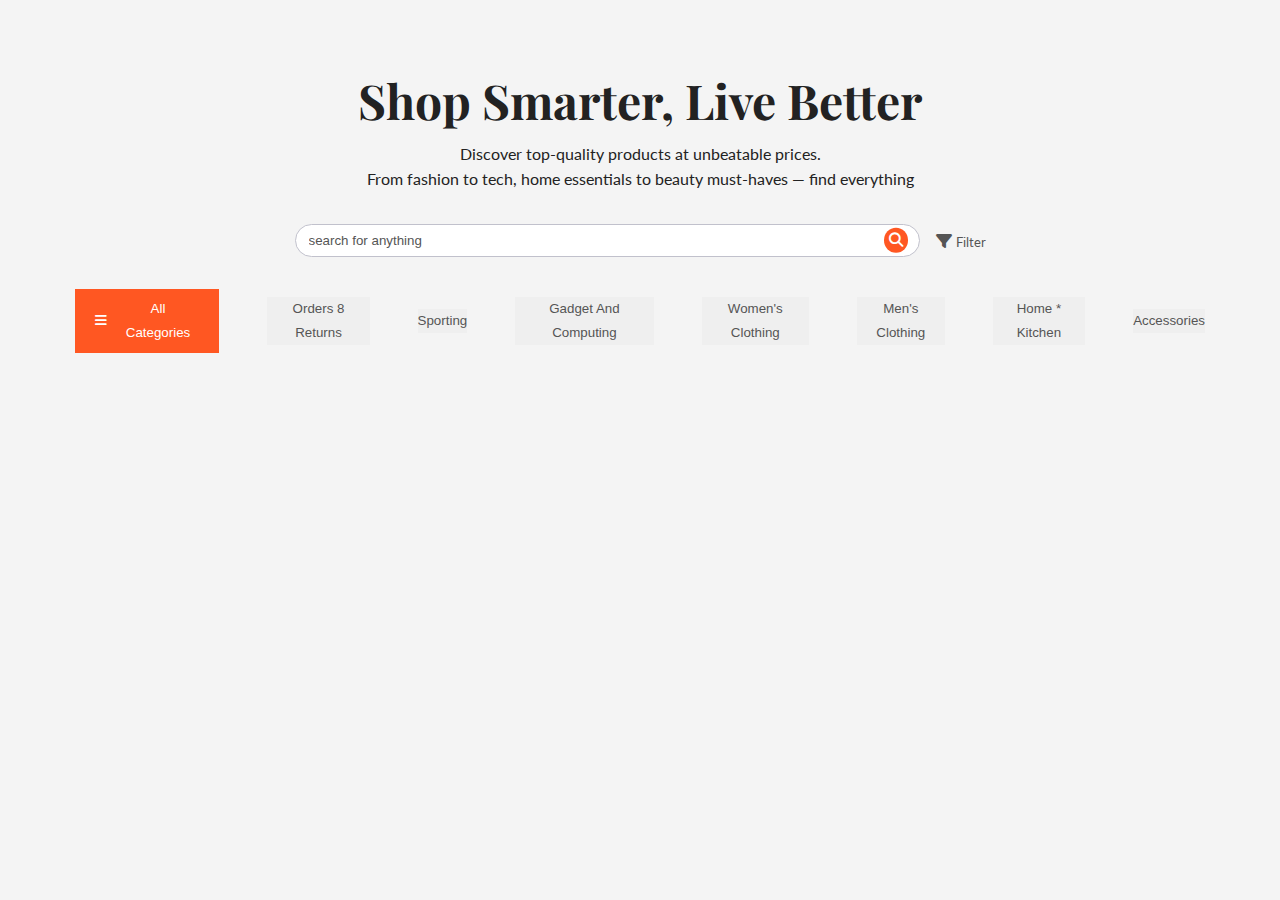
==== index.html @ 4c636a9a "Add initial HTML structure and CSS styles for the project" ====
<!DOCTYPE html>
<html lang="en">
  <head>
    <meta charset="UTF-8" />
    <meta name="viewport" content="width=device-width, initial-scale=1.0" />
    <title>Kehinde, Victor, Oge's W Project</title>

    <!-- Font Awesome -->
    <link
      rel="stylesheet"
      href="https://cdnjs.cloudflare.com/ajax/libs/font-awesome/6.7.2/css/all.min.css"
      integrity="sha512-Evv84Mr4kqVGRNSgIGL/F/aIDqQb7xQ2vcrdIwxfjThSH8CSR7PBEakCr51Ck+w+/U6swU2Im1vVX0SVk9ABhg=="
      crossorigin="anonymous"
      referrerpolicy="no-referrer" />

    <!-- style sheet -->
    <link rel="stylesheet" href="./style.css" />
  </head>
  <body>
    <header>
      <!-- HEADER GOES HERE 👇👇 -->
    </header>
    <main>
      <section class="container" id="hero">
        <h1>Shop Smarter, Live Better</h1>
        <p>
          Discover top-quality products at unbeatable prices. <br />
          From fashion to tech, home essentials to beauty must-haves — find
          everything
        </p>
      </section>

      <div class="container">
        <div class="search">
          <div class="search-box">
            <input type="text" placeholder="search for anything" />
            <i class="fa fa-magnifying-glass"></i>
          </div>
          <span>
            <i class="fa-solid fa-filter" id="filter"></i>
            <small>Filter</small>
          </span>
        </div>
        <div class="buttons-selection">
          <button class="btn active">
            <i class="fa-solid fa-bars"></i>
            All categories
          </button>
          <button class="btn">orders 8 returns</button>
          <button class="btn">sporting</button>
          <button class="btn">Gadget and computing</button>
          <button class="btn">Women's clothing</button>
          <button class="btn">Men's clothing</button>
          <button class="btn">Home * Kitchen</button>
          <button class="btn">Accessories</button>
        </div>
      </div>
    </main>
    <footer>
      <!-- FOOTER GOES HERE 👇👇 -->
    </footer>
  </body>
</html>
---- style.css ----
/* IMPORTED FONTS */
@import url("https://fonts.googleapis.com/css2?family=Lato:ital,wght@0,100;0,300;0,400;0,700;0,900;1,100;1,300;1,400;1,700;1,900&family=Love+Light&family=Playfair+Display:ital,wght@0,400..900;1,400..900&display=swap");

/* ================GENERAL STYLES ============================ */
:root {
  --normalBlack: #222222;
  --lightGray: #555555;
  --lighterGray: #c1c1cc;
  --white: #fff;
  --accentColor: #ff5722;
  --redAccent: #d00713;
}
* {
  margin: 0;
  padding: 0;
  box-sizing: border-box;
}
body {
  font-family: "Roboto", sans-serif;
  background-color: #f4f4f4;
  color: var(--normalBlack);
  line-height: 1.6;
  font-size: 1rem;
  font-family: "Lato", serif;
}

.container {
  width: 100%;
  max-width: 1400px;
  margin: 0 auto;
  padding: 0 15px;
}
h1 {
  font-family: "Playfair Display", serif;
  font-weight: 700;
  font-size: 48px;
  line-height: 40px;
  letter-spacing: 0%;
  text-align: center;
}

/* ================NAVIGATION GOES HERE👇👇(please remove or adjust the margin in the hero section. thanks) ============================ */

/* ================HERO SECTION  ============================ */
#hero {
  display: flex;
  flex-direction: column;
  justify-content: center;
  align-items: center;
  text-align: center;
  gap: 1.3rem;
  margin-top: 5rem;
}

.search {
  margin-top: 2rem;
}
.search,
.search-box {
  display: flex;
  justify-content: center;
  align-items: center;
  gap: 1rem;
  color: var(--lightGray);
}
.search-box {
  position: relative;
  width: 50%;
  input {
    padding: 8px 13px;
    border: 1px solid var(--lighterGray);
    border-radius: 30px;
    outline: none;
    width: 100%;
  }
  input::placeholder {
    color: var(--lightGray);
  }
  i {
    position: absolute;
    right: 0;
    top: 50%;
    transform: translate(-50%, -50%);
    cursor: pointer;
    font-size: 0.9rem;
    background-color: var(--accentColor);
    color: var(--white);
    padding: 5px;
    border-radius: 50%;
  }
}
#filter {
  cursor: pointer;
}
.buttons-selection {
  margin-top: 2rem;
  padding: 0 3.75rem;
  display: flex;
  align-items: center;
  gap: 3rem;
}
.btn {
  font-weight: 400;
  line-height: 24px;
  letter-spacing: 0%;
  text-align: center;
  color: var(--lightGray);
  border: 0;
  text-transform: capitalize;
}
.btn.active {
  color: var(--white);
  background-color: var(--accentColor);
  padding: 8px 20px;
  display: flex;
  align-items: center;
  gap: 0.6rem;
}
/* ================ABOUT SECTION  ============================ */
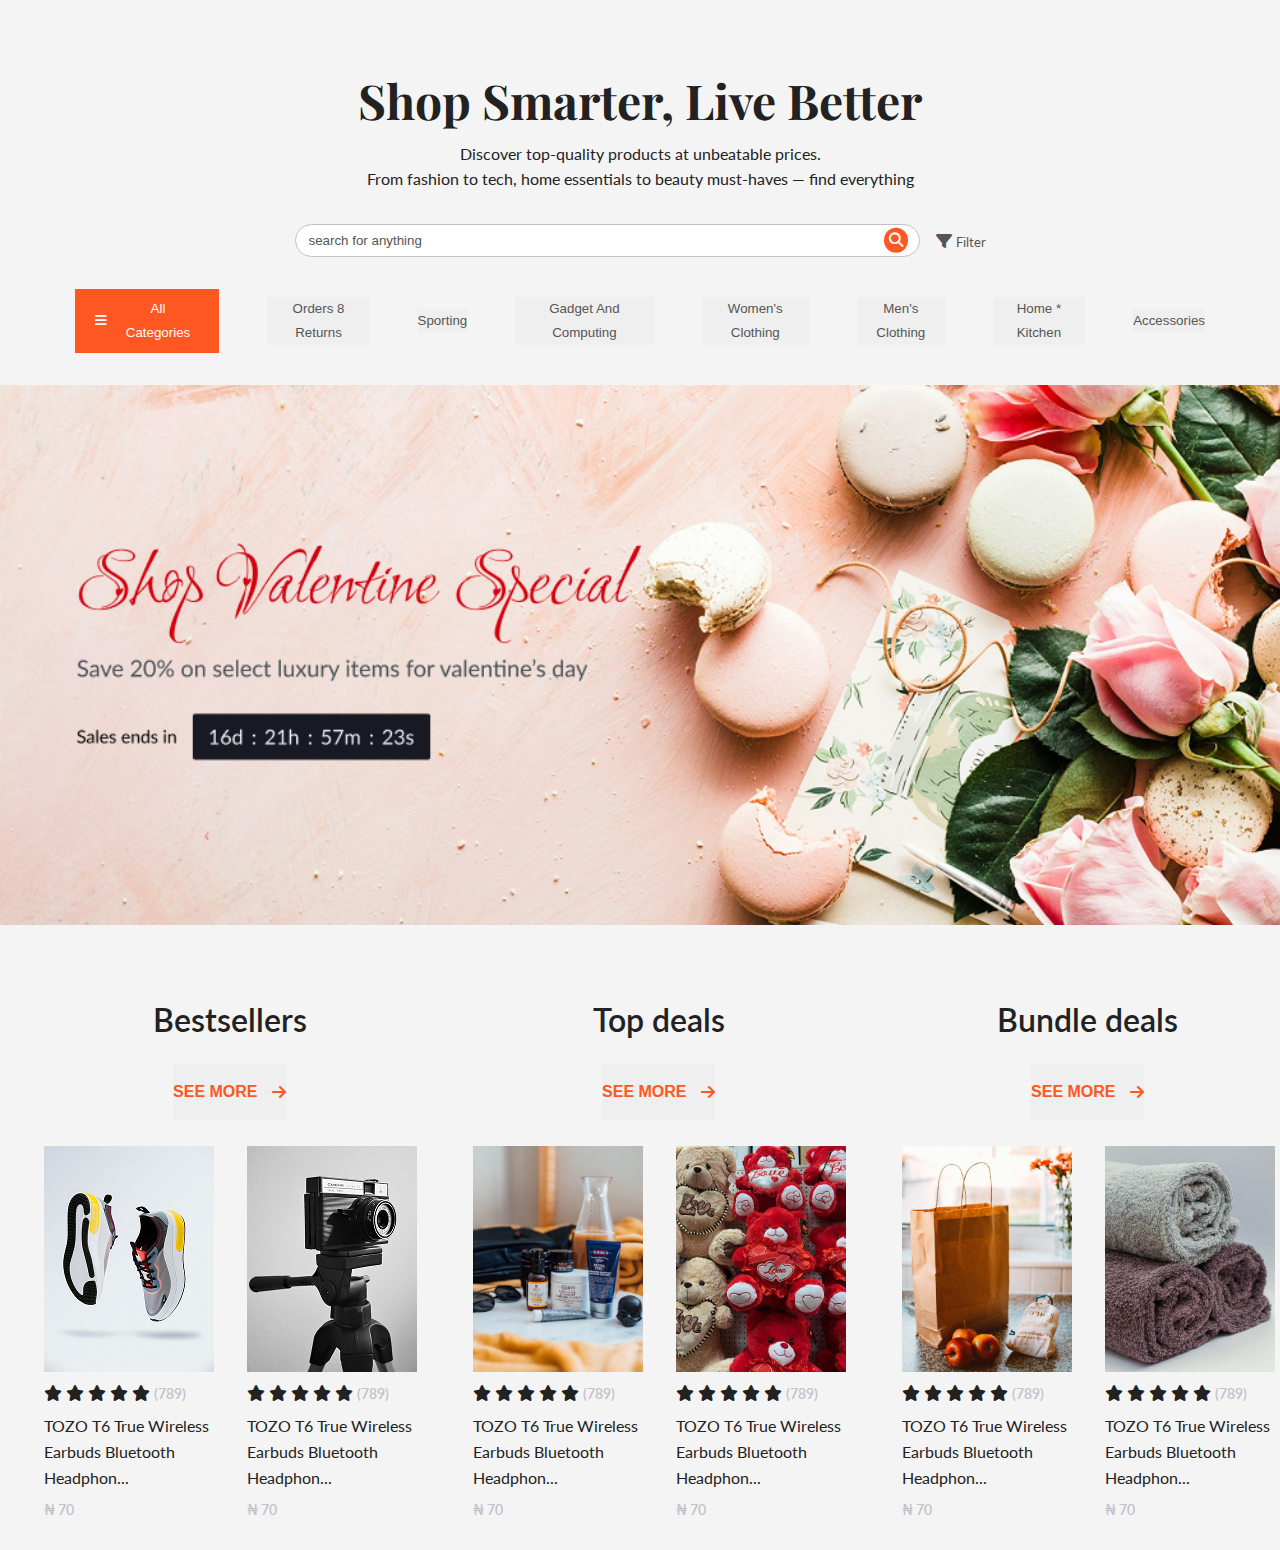
==== commit 94411aa6: "Remove unused assets and update styles for featured products section" ====
--- a/index.html
+++ b/index.html
@@ -31,6 +31,7 @@
       </section>
 
       <div class="container">
+        <!-- search fields -->
         <div class="search">
           <div class="search-box">
             <input type="text" placeholder="search for anything" />
@@ -41,6 +42,7 @@
             <small>Filter</small>
           </span>
         </div>
+        <!-- categories -->
         <div class="buttons-selection">
           <button class="btn active">
             <i class="fa-solid fa-bars"></i>
@@ -55,6 +57,176 @@
           <button class="btn">Accessories</button>
         </div>
       </div>
+      <section id="special"></section>
+
+      <!-- FEATURED PRODUCTS -->
+      <section id="featured-products" class="container">
+        <!-- WRAPPER 1 -->
+        <div class="wrapper">
+          <div class="wrapper-head">
+            <h2>Bestsellers</h2>
+
+            <button class="btn">
+              see more
+              <i class="fa-solid fa-arrow-right"></i>
+            </button>
+          </div>
+          <div class="wrapper-body">
+            <div class="card">
+              <div class="card-head">
+                <img src="./assets/sneakers.png" alt="" />
+              </div>
+              <div class="card-body">
+                <div class="review">
+                  <span class="icons">
+                    <i class="fa-solid fa-star"></i>
+                    <i class="fa-solid fa-star"></i>
+                    <i class="fa-solid fa-star"></i>
+                    <i class="fa-solid fa-star"></i>
+                    <i class="fa-solid fa-star"></i>
+                  </span>
+                  <small> (789) </small>
+                </div>
+                <p class="description">
+                  TOZO T6 True Wireless Earbuds Bluetooth Headphon...
+                </p>
+                <p class="price">&#8358; 70</p>
+              </div>
+            </div>
+            <div class="card">
+              <div class="card-head">
+                <img src="./assets/Image Placeholder (2).png" alt="" />
+              </div>
+              <div class="card-body">
+                <div class="review">
+                  <span class="icons">
+                    <i class="fa-solid fa-star"></i>
+                    <i class="fa-solid fa-star"></i>
+                    <i class="fa-solid fa-star"></i>
+                    <i class="fa-solid fa-star"></i>
+                    <i class="fa-solid fa-star"></i>
+                  </span>
+                  <small> (789) </small>
+                </div>
+                <p class="description">
+                  TOZO T6 True Wireless Earbuds Bluetooth Headphon...
+                </p>
+                <p class="price">&#8358; 70</p>
+              </div>
+            </div>
+          </div>
+        </div>
+        <!-- WRAPPER 2 -->
+        <div class="wrapper">
+          <div class="wrapper-head">
+            <h2>Top deals</h2>
+
+            <button class="btn">
+              see more
+              <i class="fa-solid fa-arrow-right"></i>
+            </button>
+          </div>
+          <div class="wrapper-body">
+            <div class="card">
+              <div class="card-head">
+                <img src="./assets/skin.jpg" alt="" />
+              </div>
+              <div class="card-body">
+                <div class="review">
+                  <span class="icons">
+                    <i class="fa-solid fa-star"></i>
+                    <i class="fa-solid fa-star"></i>
+                    <i class="fa-solid fa-star"></i>
+                    <i class="fa-solid fa-star"></i>
+                    <i class="fa-solid fa-star"></i>
+                  </span>
+                  <small> (789) </small>
+                </div>
+                <p class="description">
+                  TOZO T6 True Wireless Earbuds Bluetooth Headphon...
+                </p>
+                <p class="price">&#8358; 70</p>
+              </div>
+            </div>
+            <div class="card">
+              <div class="card-head">
+                <img src="./assets/teddy.jpg" alt="" />
+              </div>
+              <div class="card-body">
+                <div class="review">
+                  <span class="icons">
+                    <i class="fa-solid fa-star"></i>
+                    <i class="fa-solid fa-star"></i>
+                    <i class="fa-solid fa-star"></i>
+                    <i class="fa-solid fa-star"></i>
+                    <i class="fa-solid fa-star"></i>
+                  </span>
+                  <small> (789) </small>
+                </div>
+                <p class="description">
+                  TOZO T6 True Wireless Earbuds Bluetooth Headphon...
+                </p>
+                <p class="price">&#8358; 70</p>
+              </div>
+            </div>
+          </div>
+        </div>
+        <!-- WRAPPER 3 -->
+        <div class="wrapper">
+          <div class="wrapper-head">
+            <h2>Bundle deals</h2>
+
+            <button class="btn">
+              see more
+              <i class="fa-solid fa-arrow-right"></i>
+            </button>
+          </div>
+          <div class="wrapper-body">
+            <div class="card">
+              <div class="card-head">
+                <img src="./assets/envelope of fruit.jpg" alt="" />
+              </div>
+              <div class="card-body">
+                <div class="review">
+                  <span class="icons">
+                    <i class="fa-solid fa-star"></i>
+                    <i class="fa-solid fa-star"></i>
+                    <i class="fa-solid fa-star"></i>
+                    <i class="fa-solid fa-star"></i>
+                    <i class="fa-solid fa-star"></i>
+                  </span>
+                  <small> (789) </small>
+                </div>
+                <p class="description">
+                  TOZO T6 True Wireless Earbuds Bluetooth Headphon...
+                </p>
+                <p class="price">&#8358; 70</p>
+              </div>
+            </div>
+            <div class="card">
+              <div class="card-head">
+                <img src="./assets/towels.jpg" alt="" />
+              </div>
+              <div class="card-body">
+                <div class="review">
+                  <span class="icons">
+                    <i class="fa-solid fa-star"></i>
+                    <i class="fa-solid fa-star"></i>
+                    <i class="fa-solid fa-star"></i>
+                    <i class="fa-solid fa-star"></i>
+                    <i class="fa-solid fa-star"></i>
+                  </span>
+                  <small> (789) </small>
+                </div>
+                <p class="description">
+                  TOZO T6 True Wireless Earbuds Bluetooth Headphon...
+                </p>
+                <p class="price">&#8358; 70</p>
+              </div>
+            </div>
+          </div>
+        </div>
+      </section>
     </main>
     <footer>
       <!-- FOOTER GOES HERE 👇👇 -->
--- a/style.css
+++ b/style.css
@@ -16,7 +16,6 @@
   box-sizing: border-box;
 }
 body {
-  font-family: "Roboto", sans-serif;
   background-color: #f4f4f4;
   color: var(--normalBlack);
   line-height: 1.6;
@@ -37,6 +36,31 @@
   line-height: 40px;
   letter-spacing: 0%;
   text-align: center;
+}
+h2 {
+  font-weight: 600;
+  font-size: 2rem;
+  line-height: 56px;
+  letter-spacing: 0%;
+  text-align: center;
+}
+
+.btn {
+  font-weight: 400;
+  line-height: 24px;
+  letter-spacing: 0%;
+  text-align: center;
+  color: var(--lightGray);
+  border: 0;
+  text-transform: capitalize;
+}
+.btn.active {
+  color: var(--white);
+  background-color: var(--accentColor);
+  padding: 8px 20px;
+  display: flex;
+  align-items: center;
+  gap: 0.6rem;
 }
 
 /* ================NAVIGATION GOES HERE👇👇(please remove or adjust the margin in the hero section. thanks) ============================ */
@@ -93,27 +117,90 @@
   cursor: pointer;
 }
 .buttons-selection {
-  margin-top: 2rem;
+  margin: 2rem 0;
   padding: 0 3.75rem;
   display: flex;
   align-items: center;
   gap: 3rem;
 }
-.btn {
+
+/* ================SPECIAL SECTION  ============================ */
+
+#special {
+  height: 60vh;
+  background: url(./assets/Widgets.png);
+  background-size: cover;
+  margin-bottom: 3rem;
+}
+#featured-products {
+  display: flex;
+  align-items: center;
+  justify-content: space-between;
+}
+.wrapper {
+  padding: 1.2rem;
+  width: 429px;
+}
+.wrapper-head {
+  text-align: center;
+  display: flex;
+  flex-direction: column;
+  align-items: center;
+  gap: 1rem;
+  margin-bottom: 1rem;
+}
+.wrapper-head .btn {
+  font-weight: 700;
+  font-size: 1rem;
+  line-height: 56px;
+  letter-spacing: 1.2%;
+  display: flex;
+  align-items: center;
+  gap: 0.9rem;
+  text-transform: uppercase;
+  color: var(--accentColor);
+}
+.wrapper-body {
+  display: flex;
+  align-items: center;
+  gap: 0.9rem;
+}
+.card {
+  padding: 0.6rem;
+  width: 190px;
+}
+.card-head {
+  width: 170px;
+  height: 226px;
+}
+.card-head img {
+  width: 100%;
+  height: 100%;
+  object-fit: cover;
+}
+.card,
+.card-body {
+  display: flex;
+  flex-direction: column;
+  gap: 0.5rem;
+}
+.review i {
+  color: var(--normalBlack);
+}
+.review small {
+  font-size: 0.9rem;
+  font-weight: 600;
+  color: var(--lighterGray);
+}
+.discription {
+  font-size: 0.9rem;
   font-weight: 400;
-  line-height: 24px;
-  letter-spacing: 0%;
-  text-align: center;
   color: var(--lightGray);
-  border: 0;
-  text-transform: capitalize;
-}
-.btn.active {
-  color: var(--white);
-  background-color: var(--accentColor);
-  padding: 8px 20px;
-  display: flex;
-  align-items: center;
-  gap: 0.6rem;
-}
+}
+.price {
+  font-size: 0.9rem;
+  font-weight: 600;
+  color: var(--lighterGray);
+}
+
 /* ================ABOUT SECTION  ============================ */
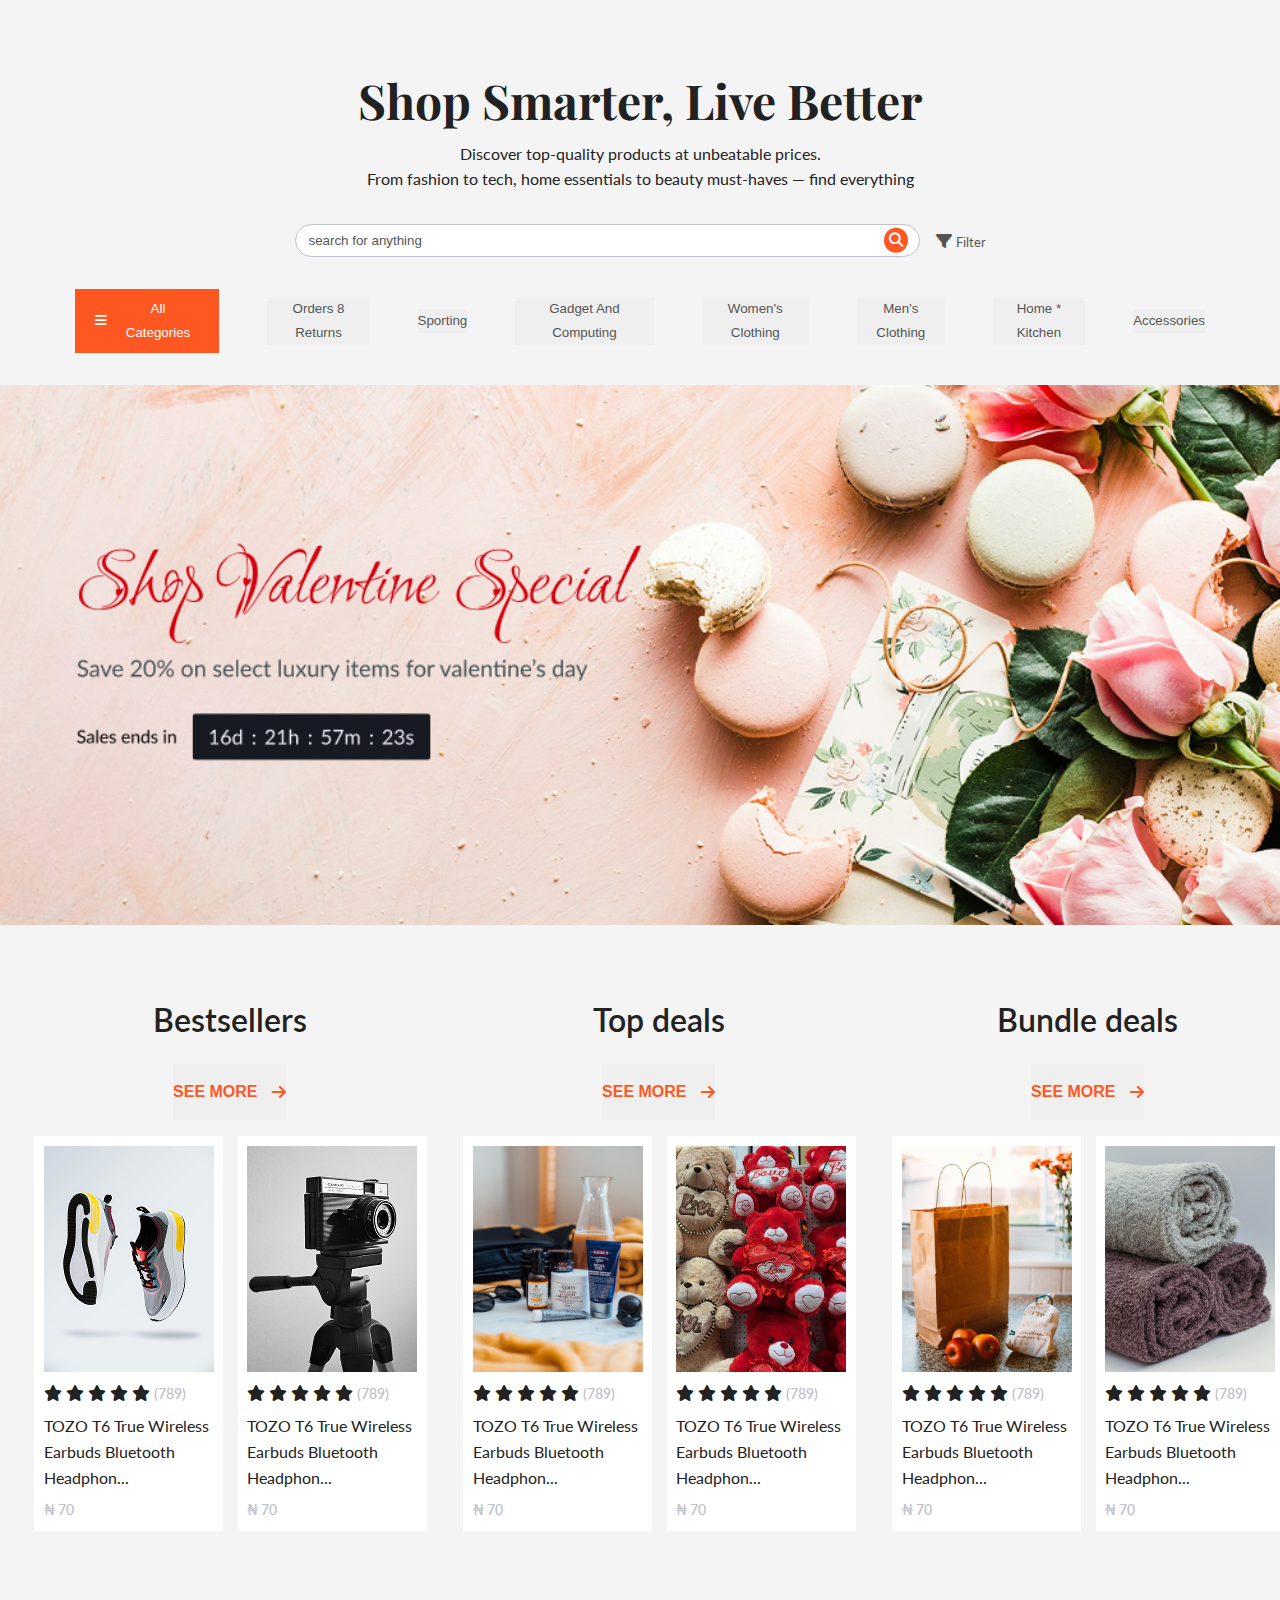
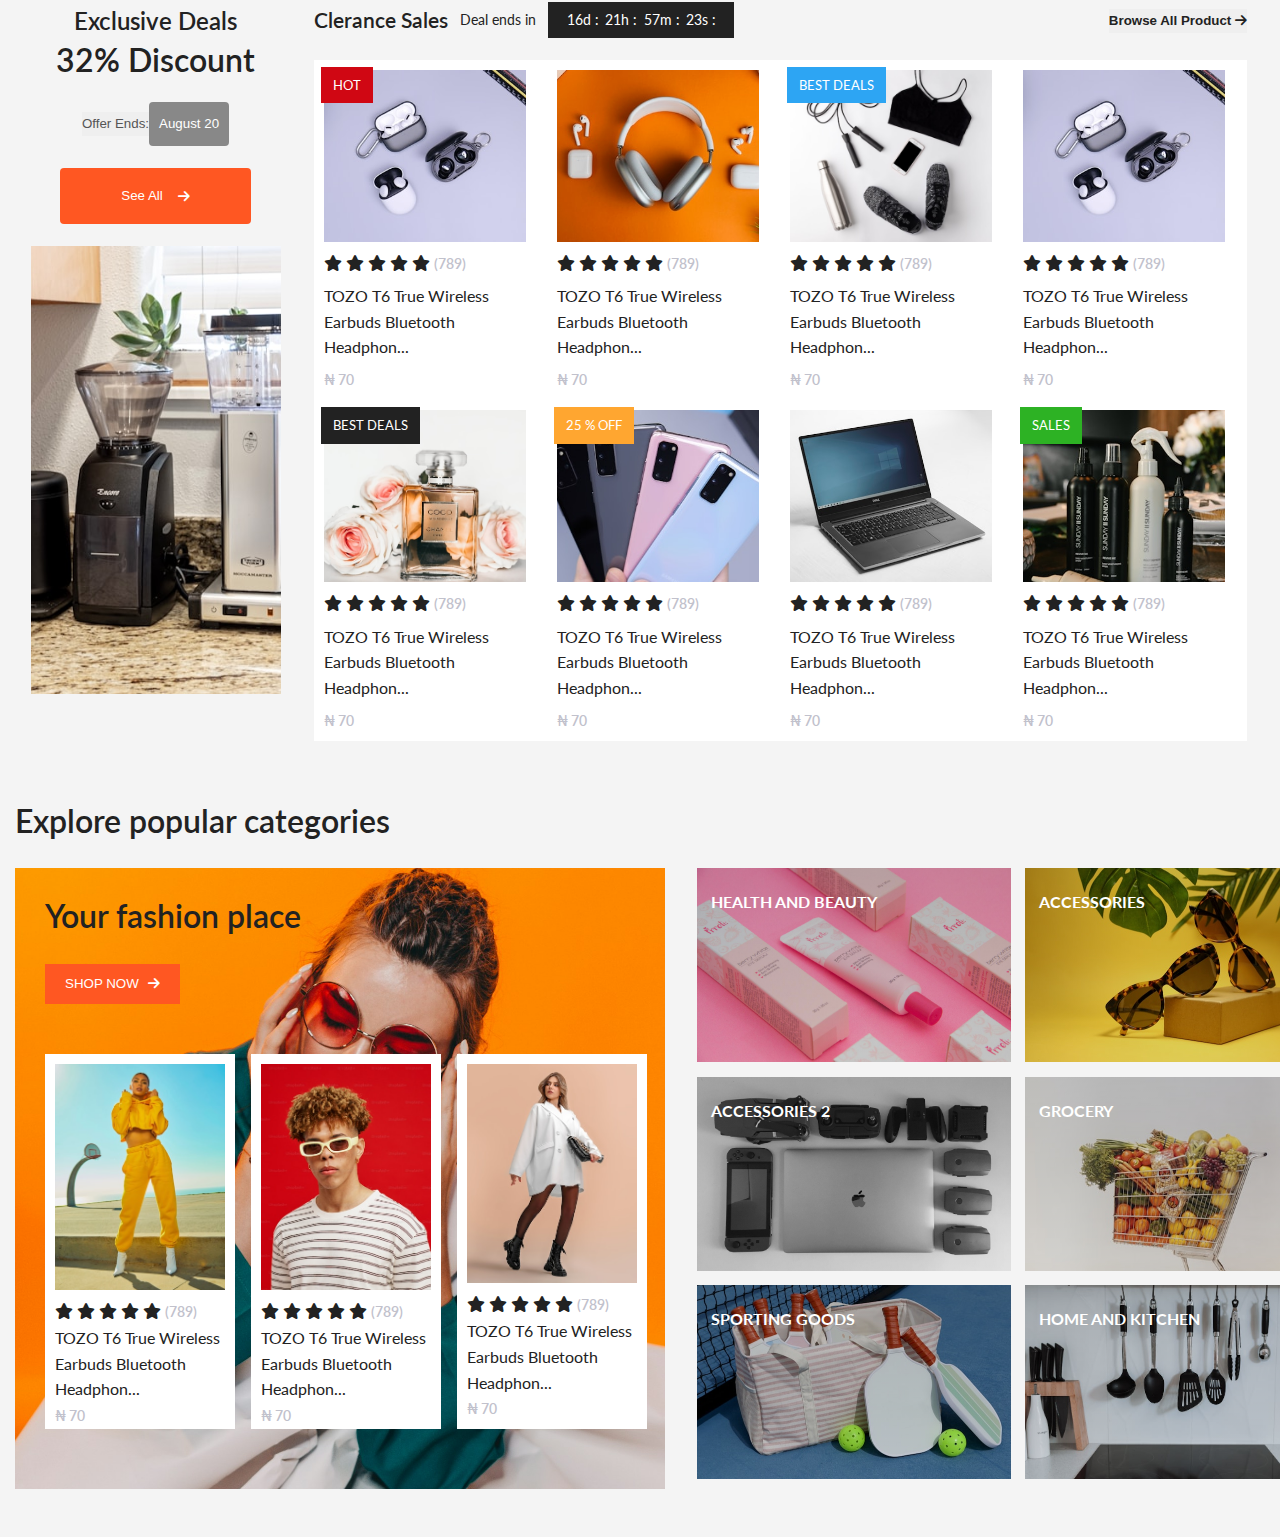
==== commit 81f2bc6b: "Add styles for deals and banner sections, including card layout and responsive design" ====
--- a/index.html
+++ b/index.html
@@ -227,6 +227,345 @@
           </div>
         </div>
       </section>
+
+      <!-- DEALS AND SALES -->
+      <section id="deals-sales" class="container">
+        <div class="deals">
+          <div class="title">
+            <h4>Exclusive Deals</h4>
+            <h3 c>32% Discount</h3>
+          </div>
+          <div class="d-button">
+            <button class="btn">Offer ends:</button>
+            <button class="btn active">August 20</button>
+          </div>
+          <button id="deals-btn" class="btn active">
+            See all
+            <i class="fa-solid fa-arrow-right"></i>
+          </button>
+          <img src="./assets/blender.jpg" alt="blender" />
+        </div>
+        <!-- sales -->
+        <div class="sales">
+          <div class="sales-head">
+            <div class="sales-title">
+              <h4>Clerance Sales</h4>
+              <h5>Deal ends in</h5>
+              <div class="timer">
+                <span>16d :</span> <span>21h :</span><span>57m :</span>
+                <span>23s :</span>
+              </div>
+            </div>
+
+            <div class="left">
+              <button class="btn">
+                Browse All Product
+                <i class="fa fa-arrow-right"></i>
+              </button>
+            </div>
+          </div>
+          <div class="sales-body">
+            <!-- first card -->
+            <div class="card">
+              <div class="card-head">
+                <img src="./assets/earbuds.jpg" alt="" />
+                <small class="tag"> HOT </small>
+              </div>
+              <div class="card-body">
+                <div class="review">
+                  <span class="icons">
+                    <i class="fa-solid fa-star"></i>
+                    <i class="fa-solid fa-star"></i>
+                    <i class="fa-solid fa-star"></i>
+                    <i class="fa-solid fa-star"></i>
+                    <i class="fa-solid fa-star"></i>
+                  </span>
+                  <small> (789) </small>
+                </div>
+                <p class="description">
+                  TOZO T6 True Wireless Earbuds Bluetooth Headphon...
+                </p>
+                <p class="price">&#8358; 70</p>
+              </div>
+            </div>
+            <!-- 2nd card -->
+            <div class="card">
+              <div class="card-head">
+                <img src="./assets/headphones.jpg" alt="" />
+              </div>
+              <div class="card-body">
+                <div class="review">
+                  <span class="icons">
+                    <i class="fa-solid fa-star"></i>
+                    <i class="fa-solid fa-star"></i>
+                    <i class="fa-solid fa-star"></i>
+                    <i class="fa-solid fa-star"></i>
+                    <i class="fa-solid fa-star"></i>
+                  </span>
+                  <small> (789) </small>
+                </div>
+                <p class="description">
+                  TOZO T6 True Wireless Earbuds Bluetooth Headphon...
+                </p>
+                <p class="price">&#8358; 70</p>
+              </div>
+            </div>
+            <!-- 3rd card -->
+            <div class="card">
+              <div class="card-head">
+                <img src="./assets/gymfit.jpg" alt="" />
+                <small class="tag blue"> Best deals </small>
+              </div>
+              <div class="card-body">
+                <div class="review">
+                  <span class="icons">
+                    <i class="fa-solid fa-star"></i>
+                    <i class="fa-solid fa-star"></i>
+                    <i class="fa-solid fa-star"></i>
+                    <i class="fa-solid fa-star"></i>
+                    <i class="fa-solid fa-star"></i>
+                  </span>
+                  <small> (789) </small>
+                </div>
+                <p class="description">
+                  TOZO T6 True Wireless Earbuds Bluetooth Headphon...
+                </p>
+                <p class="price">&#8358; 70</p>
+              </div>
+            </div>
+            <!-- 4th card -->
+            <div class="card">
+              <div class="card-head">
+                <img src="./assets/earbuds.jpg" alt="" />
+              </div>
+              <div class="card-body">
+                <div class="review">
+                  <span class="icons">
+                    <i class="fa-solid fa-star"></i>
+                    <i class="fa-solid fa-star"></i>
+                    <i class="fa-solid fa-star"></i>
+                    <i class="fa-solid fa-star"></i>
+                    <i class="fa-solid fa-star"></i>
+                  </span>
+                  <small> (789) </small>
+                </div>
+                <p class="description">
+                  TOZO T6 True Wireless Earbuds Bluetooth Headphon...
+                </p>
+                <p class="price">&#8358; 70</p>
+              </div>
+            </div>
+            <!-- 5th card -->
+            <div class="card">
+              <div class="card-head">
+                <img src="./assets/coco perfme.jpg" alt="" />
+                <small class="tag black"> Best deals </small>
+              </div>
+              <div class="card-body">
+                <div class="review">
+                  <span class="icons">
+                    <i class="fa-solid fa-star"></i>
+                    <i class="fa-solid fa-star"></i>
+                    <i class="fa-solid fa-star"></i>
+                    <i class="fa-solid fa-star"></i>
+                    <i class="fa-solid fa-star"></i>
+                  </span>
+                  <small> (789) </small>
+                </div>
+                <p class="description">
+                  TOZO T6 True Wireless Earbuds Bluetooth Headphon...
+                </p>
+                <p class="price">&#8358; 70</p>
+              </div>
+            </div>
+            <!-- 6th card -->
+            <div class="card">
+              <div class="card-head">
+                <img src="./assets/infinix phone.jpg" alt="" />
+                <small class="tag yellow"> 25 % off </small>
+              </div>
+              <div class="card-body">
+                <div class="review">
+                  <span class="icons">
+                    <i class="fa-solid fa-star"></i>
+                    <i class="fa-solid fa-star"></i>
+                    <i class="fa-solid fa-star"></i>
+                    <i class="fa-solid fa-star"></i>
+                    <i class="fa-solid fa-star"></i>
+                  </span>
+                  <small> (789) </small>
+                </div>
+                <p class="description">
+                  TOZO T6 True Wireless Earbuds Bluetooth Headphon...
+                </p>
+                <p class="price">&#8358; 70</p>
+              </div>
+            </div>
+            <!-- 7th card -->
+            <div class="card">
+              <div class="card-head">
+                <img src="./assets/dell laptop.jpg" alt="" />
+              </div>
+              <div class="card-body">
+                <div class="review">
+                  <span class="icons">
+                    <i class="fa-solid fa-star"></i>
+                    <i class="fa-solid fa-star"></i>
+                    <i class="fa-solid fa-star"></i>
+                    <i class="fa-solid fa-star"></i>
+                    <i class="fa-solid fa-star"></i>
+                  </span>
+                  <small> (789) </small>
+                </div>
+                <p class="description">
+                  TOZO T6 True Wireless Earbuds Bluetooth Headphon...
+                </p>
+                <p class="price">&#8358; 70</p>
+              </div>
+            </div>
+            <!-- 8th card -->
+            <div class="card">
+              <div class="card-head">
+                <img src="./assets/men-kit.jpg" alt="" />
+                <small class="tag green"> sales </small>
+              </div>
+              <div class="card-body">
+                <div class="review">
+                  <span class="icons">
+                    <i class="fa-solid fa-star"></i>
+                    <i class="fa-solid fa-star"></i>
+                    <i class="fa-solid fa-star"></i>
+                    <i class="fa-solid fa-star"></i>
+                    <i class="fa-solid fa-star"></i>
+                  </span>
+                  <small> (789) </small>
+                </div>
+                <p class="description">
+                  TOZO T6 True Wireless Earbuds Bluetooth Headphon...
+                </p>
+                <p class="price">&#8358; 70</p>
+              </div>
+            </div>
+          </div>
+        </div>
+      </section>
+
+      <!-- BANNER SECTION -->
+      <section class="container" id="banner-section">
+        <h2>Explore popular categories</h2>
+        <div id="banner">
+          <div class="bannerBox1">
+            <div class="box1-head">
+              <h2>Your fashion place</h2>
+              <button class="btn active">
+                SHOP NOW
+                <i class="fa fa-arrow-right"></i>
+              </button>
+            </div>
+
+            <div class="banner-flex">
+              <!-- 1st card -->
+              <div class="card">
+                <div class="card-head">
+                  <img src="./assets/yellow-joggers.jpg" alt="" />
+                </div>
+                <div class="card-body">
+                  <div class="review">
+                    <span class="icons">
+                      <i class="fa-solid fa-star"></i>
+                      <i class="fa-solid fa-star"></i>
+                      <i class="fa-solid fa-star"></i>
+                      <i class="fa-solid fa-star"></i>
+                      <i class="fa-solid fa-star"></i>
+                    </span>
+                    <small> (789) </small>
+                  </div>
+                  <p class="description">
+                    TOZO T6 True Wireless Earbuds Bluetooth Headphon...
+                  </p>
+                  <p class="price">&#8358; 70</p>
+                </div>
+              </div>
+              <!-- 2nd card -->
+              <div class="card">
+                <div class="card-head">
+                  <img src="./assets/hot-boy.jpg" alt="" />
+                </div>
+                <div class="card-body">
+                  <div class="review">
+                    <span class="icons">
+                      <i class="fa-solid fa-star"></i>
+                      <i class="fa-solid fa-star"></i>
+                      <i class="fa-solid fa-star"></i>
+                      <i class="fa-solid fa-star"></i>
+                      <i class="fa-solid fa-star"></i>
+                    </span>
+                    <small> (789) </small>
+                  </div>
+                  <p class="description">
+                    TOZO T6 True Wireless Earbuds Bluetooth Headphon...
+                  </p>
+                  <p class="price">&#8358; 70</p>
+                </div>
+              </div>
+              <!-- 3rd card -->
+              <div class="card">
+                <div class="card-head">
+                  <img src="./assets/babe-in-white.jpg" alt="" />
+                </div>
+                <div class="card-body">
+                  <div class="review">
+                    <span class="icons">
+                      <i class="fa-solid fa-star"></i>
+                      <i class="fa-solid fa-star"></i>
+                      <i class="fa-solid fa-star"></i>
+                      <i class="fa-solid fa-star"></i>
+                      <i class="fa-solid fa-star"></i>
+                    </span>
+                    <small> (789) </small>
+                  </div>
+                  <p class="description">
+                    TOZO T6 True Wireless Earbuds Bluetooth Headphon...
+                  </p>
+                  <p class="price">&#8358; 70</p>
+                </div>
+              </div>
+            </div>
+          </div>
+          <div class="bannerBox2">
+            <div class="box">
+              <h5>health and beauty</h5>
+              <div class="overlay"></div>
+              <img src="./assets/pink-skin.jpg" alt="" />
+            </div>
+            <div class="box">
+              <h5>Accessories</h5>
+              <div class="overlay"></div>
+              <img src="./assets/glasses.jpg" alt="" />
+            </div>
+            <div class="box">
+              <div class="overlay"></div>
+              <h5>Accessories 2</h5>
+              <img src="./assets/macbook.jpg" alt="" />
+            </div>
+            <div class="box">
+              <h5>grocery</h5>
+              <div class="overlay"></div>
+              <img src="./assets/fruit-trolley.jpg" alt="" />
+            </div>
+            <div class="box">
+              <h5>sporting goods</h5>
+              <div class="overlay"></div>
+              <img src="./assets/tote-bag.jpg" alt="" />
+            </div>
+            <div class="box">
+              <h5>home and kitchen</h5>
+              <div class="overlay"></div>
+              <img src="./assets/utensil.jpg" alt="" />
+            </div>
+          </div>
+        </div>
+      </section>
     </main>
     <footer>
       <!-- FOOTER GOES HERE 👇👇 -->
--- a/style.css
+++ b/style.css
@@ -53,6 +53,7 @@
   color: var(--lightGray);
   border: 0;
   text-transform: capitalize;
+  cursor: pointer;
 }
 .btn.active {
   color: var(--white);
@@ -61,6 +62,45 @@
   display: flex;
   align-items: center;
   gap: 0.6rem;
+}
+
+.card {
+  padding: 0.6rem;
+  width: 190px;
+  background-color: var(--white);
+}
+.card-head {
+  width: 170px;
+  height: 226px;
+}
+.card-head img {
+  width: 100%;
+  height: 100%;
+  object-fit: cover;
+}
+.card,
+.card-body {
+  display: flex;
+  flex-direction: column;
+  gap: 0.5rem;
+}
+.review i {
+  color: var(--normalBlack);
+}
+.review small {
+  font-size: 0.9rem;
+  font-weight: 600;
+  color: var(--lighterGray);
+}
+.discription {
+  font-size: 0.9rem;
+  font-weight: 400;
+  color: var(--lightGray);
+}
+.price {
+  font-size: 0.9rem;
+  font-weight: 600;
+  color: var(--lighterGray);
 }
 
 /* ================NAVIGATION GOES HERE👇👇(please remove or adjust the margin in the hero section. thanks) ============================ */
@@ -165,42 +205,222 @@
   align-items: center;
   gap: 0.9rem;
 }
-.card {
-  padding: 0.6rem;
+
+/* ================deals-sales SECTION  ============================ */
+
+#deals-sales {
+  display: grid;
+  width: 100%;
+  grid-template-columns: 281px 1fr;
+  margin: 2rem 0;
+}
+.deals,
+.sales {
+  padding: 20px 18px;
+  display: flex;
+  flex-direction: column;
+  gap: 1.375rem;
+  align-items: center;
+}
+.title h4 {
+  font-size: 1.5rem;
+  font-weight: 600;
+  text-align: center;
+  color: var(--normalBlack);
+}
+.title h3 {
+  font-weight: 600;
+  font-size: 2rem;
+  line-height: 40px;
+  letter-spacing: 0%;
+  color: var(--normalBlack);
+}
+
+.d-button {
+  display: flex;
+  align-items: center;
+}
+.d-button .active {
+  padding: 0.625rem;
+  border-radius: 4px;
+  background-color: #888888;
+}
+#deals-btn {
+  width: 191px;
+  height: 56px;
+  padding: 10px;
+  gap: 15px;
+  border-radius: 4px;
+  background-color: var(--accentColor);
+  align-items: center;
+  justify-content: center;
+}
+.deals img {
+  width: 250px;
+  height: 448px;
+  object-fit: cover;
+}
+.sales-head {
+  display: flex;
+  justify-content: space-between;
+  align-items: center;
+  width: 100%;
+}
+.left button {
+  color: var(--normalBlack);
+  font-weight: 700;
+}
+
+.sales-title {
+  display: flex;
+  align-items: center;
+  gap: 0.76rem;
+}
+.sales-title h4 {
+  font-weight: 600;
+  font-size: 1.3rem;
+  line-height: 2rem;
+  letter-spacing: 0%;
+}
+.sales h5 {
+  font-weight: 400;
+  font-size: 0.9rem;
+  line-height: 20px;
+  letter-spacing: 0%;
+}
+.timer {
+  width: 186px;
+  height: 36px;
+  padding: 6px 12px;
+  background-color: var(--normalBlack);
+  color: var(--white);
+  font-weight: 400;
+  font-size: 0.9rem;
+  display: flex;
+  justify-content: center;
+  gap: 0.4rem;
+}
+.sales-body {
+  display: flex;
+  align-items: center;
+  justify-content: space-between;
+  flex-wrap: wrap;
+}
+.sales-body .card {
+  flex-basis: 25%;
+}
+
+.sales-body .card-head {
+  width: 202px;
+  height: 172px;
+  position: relative;
+}
+.sales-body .card-body {
+  width: 202px;
+}
+.sales-body .tag {
+  position: absolute;
+  font-size: 0.8rem;
+  padding: 8px 12px;
+  top: -3px;
+  left: -3px;
+  color: var(--white);
+  background-color: var(--redAccent);
+  text-transform: uppercase;
+}
+.sales-body .tag.blue {
+  background: #2da5f3;
+}
+.sales-body .tag.green {
+  background: #2db224;
+}
+.sales-body .tag.black {
+  background-color: var(--normalBlack);
+}
+
+.sales-body .tag.yellow {
+  background: #ffa630;
+}
+
+/* BANNER SECTION */
+#banner-section h2 {
+  text-align: start;
+  margin-bottom: 1.2rem;
+}
+#banner {
+  display: flex;
+  align-items: center;
+  gap: 2rem;
+  margin-bottom: 3rem;
+}
+.bannerBox1 {
+  display: flex;
+  flex-direction: column;
+  gap: 50px;
+
+  background: url(./assets/green-cloth-babe.jpg);
+  background-repeat: no-repeat;
+  background-position: center;
+  background-size: cover;
+  width: 650px;
+  height: 621px;
+  padding: 20px 30px;
+}
+.box1-head {
+  align-self: flex-start;
+}
+.box1-head h2 {
+  margin-bottom: 1.2rem;
+  font-size: 2rem;
+}
+.bannerBox1 .card {
   width: 190px;
-}
-.card-head {
+  height: 375px;
+  padding: 10px;
+}
+.bannerBox1 .card-body {
   width: 170px;
-  height: 226px;
-}
-.card-head img {
+  height: 233px;
+  gap: 2px;
+}
+
+.banner-flex {
+  display: flex;
+  align-items: center;
+  gap: 1rem;
+}
+
+.bannerBox2 {
+  display: grid;
+  grid-template-columns: repeat(2, 314px);
+  grid-template-rows: repeat(4, 194px);
+  height: 621px;
+  flex-basis: 48%;
+  gap: 0.9rem;
+}
+.bannerBox2 .box {
+  position: relative;
+}
+.bannerBox2 .box h5 {
+  position: absolute;
+  top: 21px;
+  left: 14px;
+  font-size: 1rem;
+  font-weight: 700;
+  letter-spacing: 1.2%;
+  z-index: 2;
+  color: var(--white);
+  text-transform: uppercase;
+}
+.bannerBox2 .overlay {
+  position: absolute;
+  z-index: 1;
+  height: 100%;
+  width: 100%;
+  background: linear-gradient(rgba(0, 0, 0, 0.2), rgba(0, 0, 0, 0.1));
+}
+.bannerBox2 .box img {
   width: 100%;
   height: 100%;
   object-fit: cover;
 }
-.card,
-.card-body {
-  display: flex;
-  flex-direction: column;
-  gap: 0.5rem;
-}
-.review i {
-  color: var(--normalBlack);
-}
-.review small {
-  font-size: 0.9rem;
-  font-weight: 600;
-  color: var(--lighterGray);
-}
-.discription {
-  font-size: 0.9rem;
-  font-weight: 400;
-  color: var(--lightGray);
-}
-.price {
-  font-size: 0.9rem;
-  font-weight: 600;
-  color: var(--lighterGray);
-}
-
-/* ================ABOUT SECTION  ============================ */
